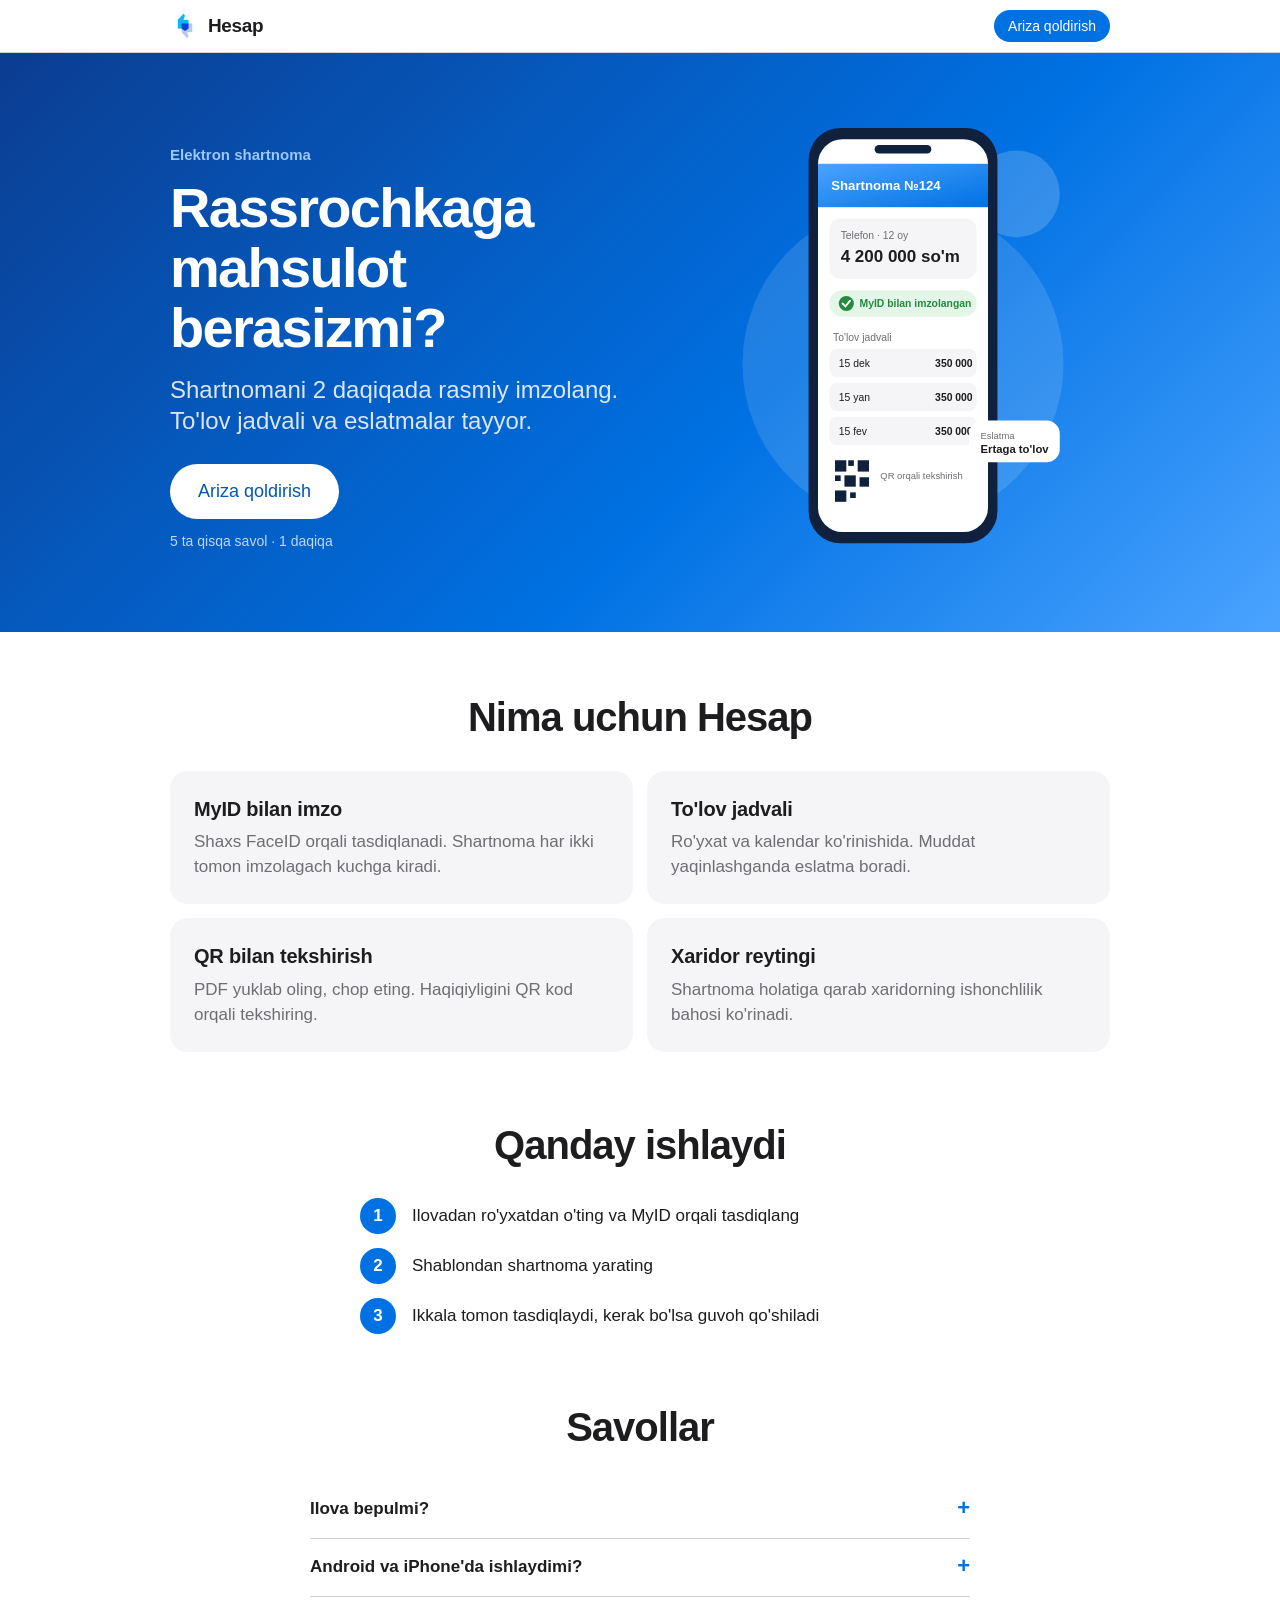
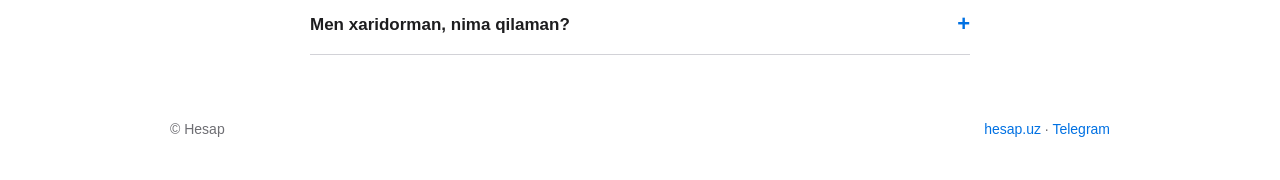
==== v1/index.html @ fdfdd0e4 "Add v1/v2/v3 landing variants with illustrated hero and different form flows Co-Authored-By: Claude " ====
<!doctype html>
<html lang="uz">
<head>
<meta charset="utf-8">
<meta name="viewport" content="width=device-width, initial-scale=1, viewport-fit=cover">
<title>Hesap — rassrochka shartnomasi 2 daqiqada</title>
<meta name="description" content="Rassrochkaga mahsulot berasizmi? Hesap ilovasida shartnomani MyID bilan rasmiy imzolang, to'lov jadvali va eslatmalar tayyor.">
<meta name="theme-color" content="#ffffff">
<link rel="icon" href="/logo.jpg">
<link rel="apple-touch-icon" href="/logo.jpg">
<link rel="stylesheet" href="/styles.css">
<link rel="stylesheet" href="/v1/v1.css">
</head>
<body>
<header class="nav">
  <div class="wrap nav-in">
    <a class="brand" href="/" aria-label="Hesap"><img class="logo" src="/logo.jpg" width="30" height="30" alt="">Hesap</a>
    <a class="nav-cta" href="#quiz" data-open>Ariza qoldirish</a>
  </div>
</header>

<main>
  <section class="hero split">
    <div class="hero-txt">
      <p class="eyebrow">Elektron shartnoma</p>
      <h1>Rassrochkaga mahsulot berasizmi?</h1>
      <p class="lead">Shartnomani 2 daqiqada rasmiy imzolang. To'lov jadvali va eslatmalar tayyor.</p>
      <a class="btn primary big" href="#quiz" data-open>Ariza qoldirish</a>
      <p class="hint">5 ta qisqa savol · 1 daqiqa</p>
    </div>
    <img class="hero-img" src="/phone.svg" alt="Hesap ilovasida shartnoma" width="360" height="520">
  </section>

  <section class="wrap feats">
    <h2>Nima uchun Hesap</h2>
    <div class="grid">
      <article><h3>MyID bilan imzo</h3><p>Shaxs FaceID orqali tasdiqlanadi. Shartnoma har ikki tomon imzolagach kuchga kiradi.</p></article>
      <article><h3>To'lov jadvali</h3><p>Ro'yxat va kalendar ko'rinishida. Muddat yaqinlashganda eslatma boradi.</p></article>
      <article><h3>QR bilan tekshirish</h3><p>PDF yuklab oling, chop eting. Haqiqiyligini QR kod orqali tekshiring.</p></article>
      <article><h3>Xaridor reytingi</h3><p>Shartnoma holatiga qarab xaridorning ishonchlilik bahosi ko'rinadi.</p></article>
    </div>
  </section>

  <section class="wrap steps">
    <h2>Qanday ishlaydi</h2>
    <ol>
      <li><b>1</b><span>Ilovadan ro'yxatdan o'ting va MyID orqali tasdiqlang</span></li>
      <li><b>2</b><span>Shablondan shartnoma yarating</span></li>
      <li><b>3</b><span>Ikkala tomon tasdiqlaydi, kerak bo'lsa guvoh qo'shiladi</span></li>
    </ol>
  </section>

  <section class="wrap faq">
    <h2>Savollar</h2>
    <details><summary>Ilova bepulmi?</summary><p>Ilovani yuklab olish bepul.</p></details>
    <details><summary>Android va iPhone'da ishlaydimi?</summary><p>Ha, ikkala platformada ham mavjud. O'zbek, rus va ingliz tillarida.</p></details>
    <details><summary>Men xaridorman, nima qilaman?</summary><p>Sotuvchingiz Hesap ishlatsa, shartnoma va to'lov jadvalingiz ilovada bo'ladi. Sotuvchingizga ilovani tavsiya qiling.</p></details>
  </section>
</main>

<div class="modal" id="quiz" role="dialog" aria-modal="true" aria-label="Ariza">
  <div class="card">
    <button class="close" id="close" type="button" aria-label="Yopish">&times;</button>
    <div class="progress" aria-hidden="true"><i id="bar"></i></div>
    <div id="step" aria-live="polite"></div>
  </div>
</div>

<footer class="wrap foot">
  <span>© Hesap</span>
  <span><a href="https://hesap.uz" rel="noopener">hesap.uz</a> · <a href="https://t.me/hesap_uzb" rel="noopener">Telegram</a></span>
</footer>
<script src="/lead.js"></script>
<script src="/v1/app.js"></script>
</body>
</html>
---- styles.css ----
:root{color-scheme:light;--bg:#fff;--bg2:#f5f5f7;--fg:#1d1d1f;--muted:#6e6e73;--line:#d2d2d7;--blue:#0071e3;--blue-h:#0077ed;--r:18px}
*{box-sizing:border-box}
html{scroll-behavior:smooth;-webkit-text-size-adjust:100%}
body{margin:0;background:var(--bg);color:var(--fg);font:17px/1.47 -apple-system,BlinkMacSystemFont,"SF Pro Text","Inter","Segoe UI",Roboto,sans-serif;-webkit-font-smoothing:antialiased}
.wrap{max-width:980px;margin:0 auto;padding:0 20px}
a{color:var(--blue);text-decoration:none}
.nav{position:sticky;top:0;z-index:10;background:color-mix(in srgb,var(--bg) 80%,transparent);backdrop-filter:saturate(180%) blur(20px);-webkit-backdrop-filter:saturate(180%) blur(20px);border-bottom:1px solid var(--line)}
.nav-in{display:flex;align-items:center;justify-content:space-between;height:52px}
.brand{display:flex;align-items:center;gap:8px;color:var(--fg);font-weight:600;font-size:19px;letter-spacing:-.02em}
.logo{width:30px;height:30px;border-radius:8px;display:block}
.nav-cta{font-size:14px;background:var(--blue);color:#fff;padding:6px 14px;border-radius:980px}

.eyebrow{color:var(--blue);font-weight:600;margin:0 0 12px;font-size:15px}
h1{font-size:clamp(34px,7vw,64px);line-height:1.07;letter-spacing:-.03em;font-weight:700;margin:0 auto 16px;max-width:14em}
.lead{font-size:clamp(18px,3vw,24px);line-height:1.3;color:var(--muted);max-width:30em;margin:0 auto 28px}
.hint{color:var(--muted);font-size:14px;margin-top:14px}
.btn{display:inline-flex;align-items:center;justify-content:center;gap:8px;border:0;cursor:pointer;font:inherit;font-weight:500;padding:12px 22px;border-radius:980px;background:var(--bg2);color:var(--fg);transition:background .2s,transform .1s}
.btn:active{transform:scale(.98)}
.btn.primary{background:var(--blue);color:#fff}
.btn.primary:hover{background:var(--blue-h)}
.btn.big{padding:14px 28px;font-size:18px}
.btn.block{display:flex;width:100%}
@keyframes fadein{from{opacity:0}to{opacity:1}}
.card{position:relative;background:var(--bg);border-radius:28px;padding:28px 24px;width:100%;max-width:560px;margin:auto;min-height:320px;box-shadow:0 20px 60px rgba(0,0,0,.2)}
.close{position:absolute;top:14px;right:14px;width:34px;height:34px;border:0;border-radius:50%;background:var(--bg2);color:var(--muted);font-size:22px;line-height:1;cursor:pointer}
.close:hover{color:var(--fg)}
.progress{margin-right:44px}
body.lock{overflow:hidden}
.progress{height:4px;background:var(--line);border-radius:4px;overflow:hidden;margin-bottom:24px}
.progress i{display:block;height:100%;width:0;background:var(--blue);transition:width .35s ease}
.q-title{font-size:clamp(24px,4.5vw,32px);line-height:1.15;letter-spacing:-.02em;font-weight:700;margin:0 0 6px}
.q-sub{color:var(--muted);margin:0 0 22px}
.opts{display:grid;gap:10px}
.opt{text-align:left;font:inherit;font-size:17px;padding:16px 18px;border-radius:14px;border:1.5px solid transparent;background:var(--bg2);color:var(--fg);cursor:pointer;transition:border-color .15s,transform .1s}
.opt:hover{border-color:var(--blue)}
.opt:active{transform:scale(.99)}
.fade{animation:fade .3s ease}
@keyframes fade{from{opacity:0;transform:translateY(8px)}to{opacity:1;transform:none}}
.stores{display:grid;gap:10px;margin:18px 0 6px}
.stores.two{grid-template-columns:1fr 1fr}
@media(max-width:480px){.stores.two{grid-template-columns:1fr}}
.field{display:block;width:100%;font:inherit;padding:14px 16px;border-radius:12px;border:1.5px solid var(--line);background:var(--bg);color:var(--fg);margin:8px 0}
.field:focus{outline:none;border-color:var(--blue)}
.note{color:var(--muted);font-size:14px;margin:6px 0 0}
.ok{color:#248a3d;font-weight:500;margin:10px 0 0}
.err{color:#d70015;font-size:14px;margin:4px 0 0}
.divider{height:1px;background:var(--line);margin:22px 0}
.feats,.steps,.faq{padding-top:56px;padding-bottom:8px}
h2{font-size:clamp(28px,5vw,40px);letter-spacing:-.025em;margin:0 0 24px;text-align:center}
.grid{display:grid;grid-template-columns:repeat(2,1fr);gap:14px}
@media(max-width:640px){.grid{grid-template-columns:1fr}}
.grid article{background:var(--bg2);border-radius:var(--r);padding:24px}
.grid h3{margin:0 0 6px;font-size:20px;letter-spacing:-.01em}
.grid p{margin:0;color:var(--muted)}
.steps ol{list-style:none;padding:0;margin:0 auto;max-width:560px;display:grid;gap:14px}
.steps li{display:flex;gap:16px;align-items:center}
.steps b{flex:none;width:36px;height:36px;border-radius:50%;background:var(--blue);color:#fff;display:grid;place-items:center}
.faq{max-width:700px}
details{border-bottom:1px solid var(--line);padding:16px 0}
summary{cursor:pointer;font-weight:600;list-style:none}
summary::-webkit-details-marker{display:none}
summary::after{content:"+";float:right;color:var(--blue);font-size:22px;line-height:1}
details[open] summary::after{content:"−"}
details p{color:var(--muted);margin:10px 0 0}
.foot{display:flex;justify-content:space-between;gap:12px;flex-wrap:wrap;color:var(--muted);font-size:14px;padding-top:56px;padding-bottom:40px}
@media(prefers-reduced-motion:reduce){*{animation:none!important;transition:none!important;scroll-behavior:auto!important}}

/* hero with image */
.hero{position:relative;color:#fff;background:#0b1b33 url(/hero.jpg) center/cover no-repeat;padding:96px 20px 72px;text-align:center}
.hero::before{content:"";position:absolute;inset:0;background:linear-gradient(180deg,rgba(8,20,40,.55),rgba(8,20,40,.8))}
.hero>*{position:relative}
.hero .eyebrow{color:#9cc7ff}
.hero .lead{color:rgba(255,255,255,.85)}
/* lead form */
.modal{display:none;position:fixed;inset:0;z-index:50;background:rgba(0,0,0,.4);-webkit-backdrop-filter:blur(14px);backdrop-filter:blur(14px);padding:16px;overflow-y:auto;overscroll-behavior:contain}
.modal.open{display:flex;animation:fadein .25s ease}
@keyframes fadein{from{opacity:0}to{opacity:1}}
.card{position:relative;background:var(--bg);border-radius:28px;padding:28px 24px;width:100%;max-width:520px;margin:auto;min-height:320px;box-shadow:0 20px 60px rgba(0,0,0,.25)}
.close{position:absolute;top:14px;right:14px;width:34px;height:34px;border:0;border-radius:50%;background:var(--bg2);color:var(--muted);font-size:22px;line-height:1;cursor:pointer}
.progress{height:4px;background:var(--line);border-radius:4px;overflow:hidden;margin:0 44px 24px 0}
.progress i{display:block;height:100%;width:0;background:var(--blue);transition:width .35s ease}
.q-title{font-size:clamp(24px,4.5vw,32px);line-height:1.15;letter-spacing:-.02em;font-weight:700;margin:0 0 6px;text-align:left}
.q-sub{color:var(--muted);margin:0 0 18px}
.fade{animation:fade .3s ease}
@keyframes fade{from{opacity:0;transform:translateY(8px)}to{opacity:1;transform:none}}
.row{display:flex;gap:10px;margin-top:10px}
.row .btn{flex:1}
.thanks{text-align:center;padding:20px 0}
body.lock{overflow:hidden}
html{scroll-padding-top:60px}
---- v1/v1.css ----
.hero.split{display:grid;grid-template-columns:1.1fr .9fr;align-items:center;gap:20px;text-align:left;padding:56px max(20px,calc(50% - 470px)) 32px;background:linear-gradient(135deg,#0b3d91,#0071e3 60%,#4aa3ff)}
.hero.split::before{display:none}
.hero.split h1{margin-left:0;font-size:clamp(32px,5.5vw,56px)}
.hero.split .lead{margin-left:0}
.hero .hint{color:rgba(255,255,255,.75);font-size:14px;margin-top:12px}
.hero.split .btn.primary{background:#fff;color:#0057b8}
.hero-img{width:100%;max-width:340px;height:auto;justify-self:center}
@media(max-width:720px){.hero.split{grid-template-columns:1fr;text-align:center}.hero.split h1,.hero.split .lead{margin-left:auto;margin-right:auto}.hero-img{max-width:240px;order:-1}}
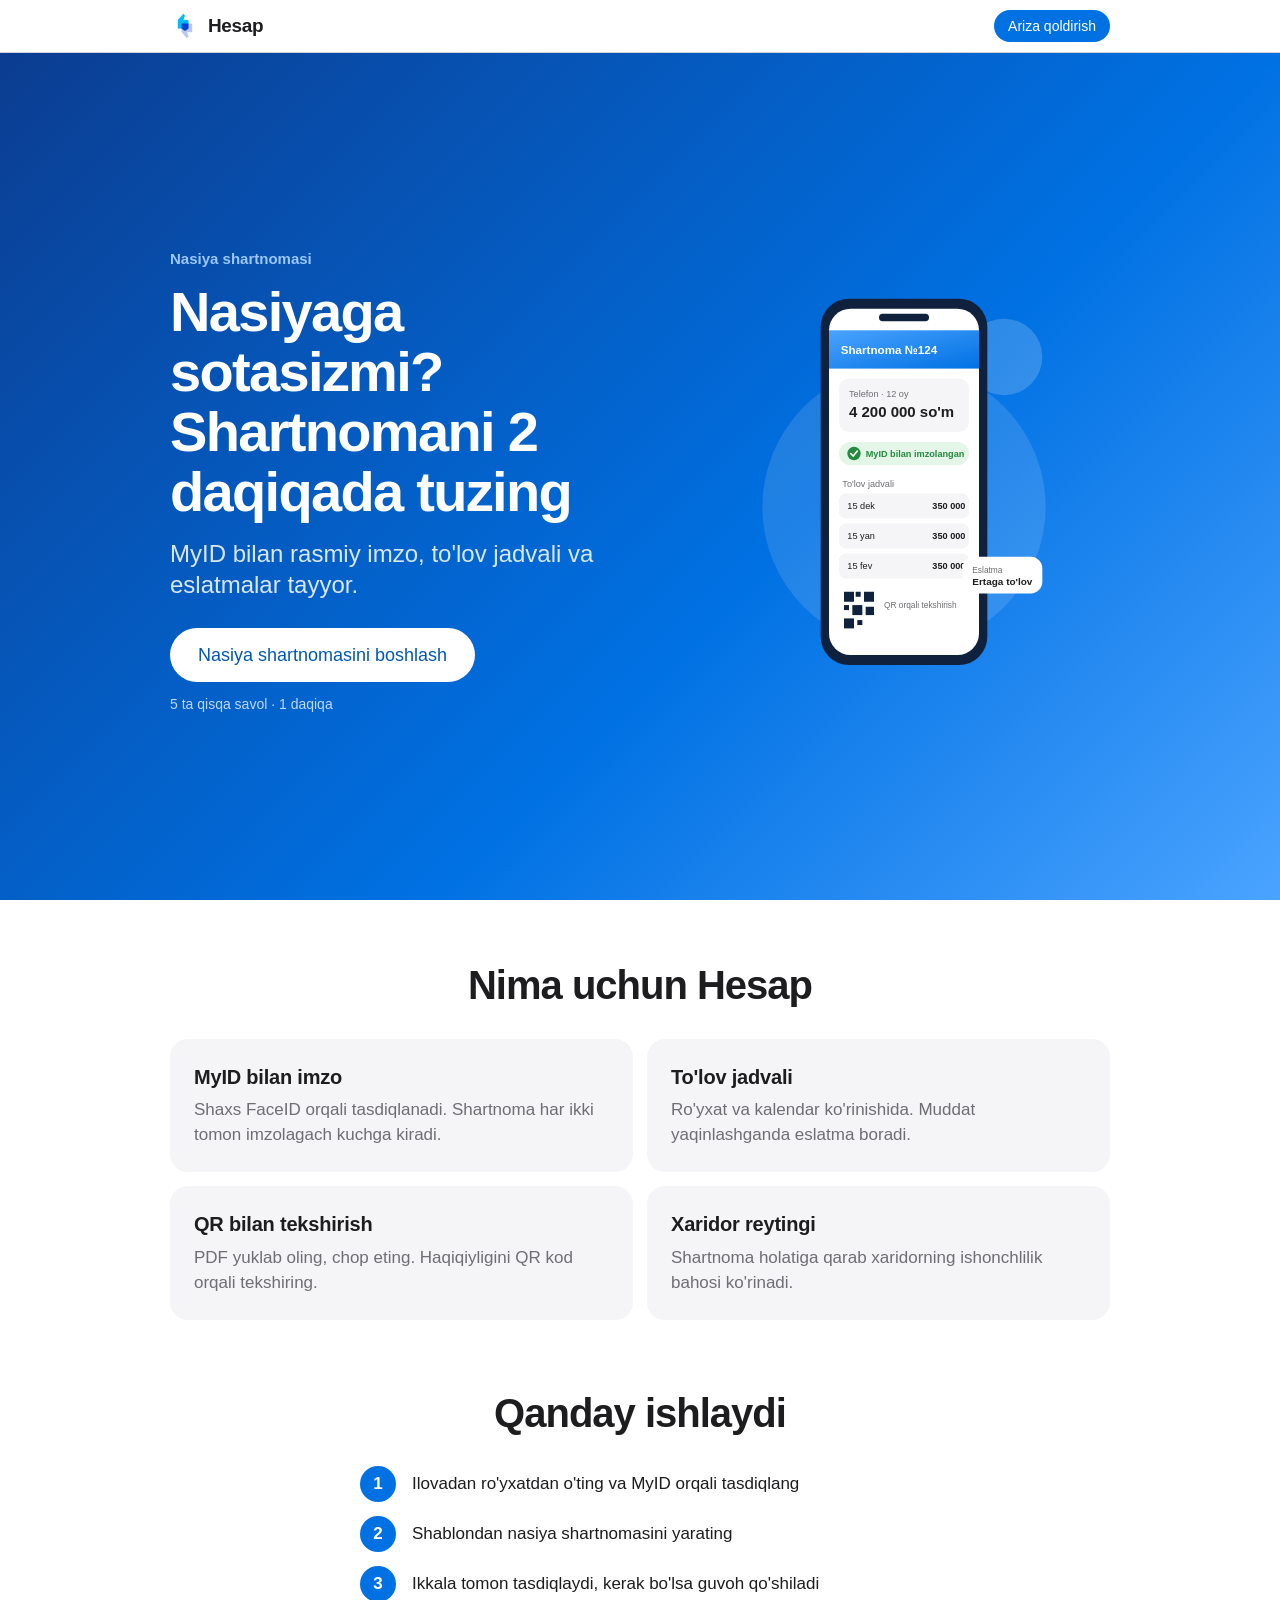
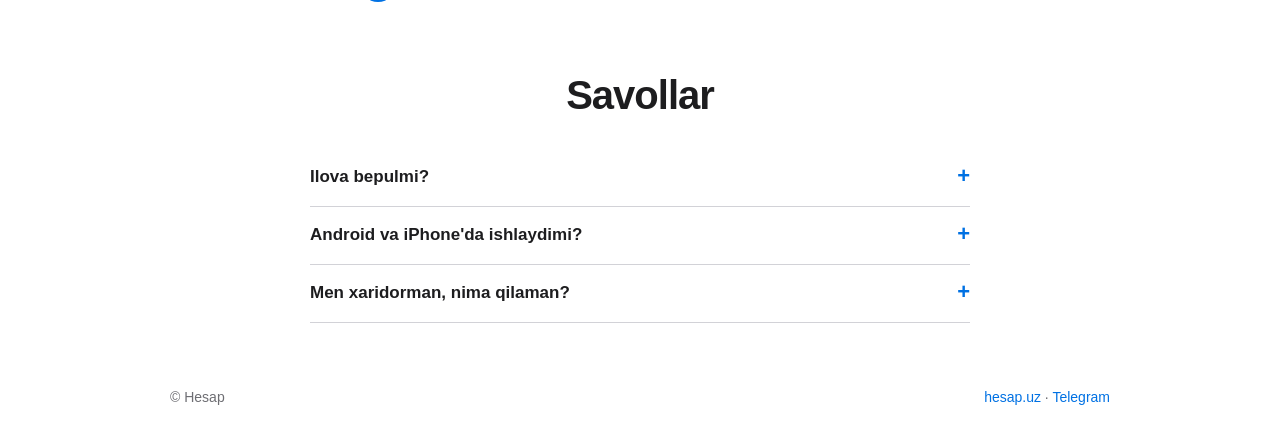
==== commit 2fc08607: "Focus hero copy on nasiya shartnomasi Co-Authored-By: Claude Sonnet 5.5 <noreply@anthropic.com> Clau" ====
--- a/v1/index.html
+++ b/v1/index.html
@@ -3,13 +3,13 @@
 <head>
 <meta charset="utf-8">
 <meta name="viewport" content="width=device-width, initial-scale=1, viewport-fit=cover">
-<title>Hesap — rassrochka shartnomasi 2 daqiqada</title>
-<meta name="description" content="Rassrochkaga mahsulot berasizmi? Hesap ilovasida shartnomani MyID bilan rasmiy imzolang, to'lov jadvali va eslatmalar tayyor.">
+<title>Hesap — nasiya shartnomasi 2 daqiqada</title>
+<meta name="description" content="Nasiya shartnomasini Hesap ilovasida 2 daqiqada tuzing: MyID bilan rasmiy imzo, to'lov jadvali va eslatmalar.">
 <meta name="theme-color" content="#ffffff">
 <link rel="icon" href="/logo.jpg">
 <link rel="apple-touch-icon" href="/logo.jpg">
 <link rel="stylesheet" href="/styles.css">
-<link rel="stylesheet" href="/v1/v1.css">
+<link rel="stylesheet" href="/variants.css">
 </head>
 <body>
 <header class="nav">
@@ -22,10 +22,10 @@
 <main>
   <section class="hero split">
     <div class="hero-txt">
-      <p class="eyebrow">Elektron shartnoma</p>
-      <h1>Rassrochkaga mahsulot berasizmi?</h1>
-      <p class="lead">Shartnomani 2 daqiqada rasmiy imzolang. To'lov jadvali va eslatmalar tayyor.</p>
-      <a class="btn primary big" href="#quiz" data-open>Ariza qoldirish</a>
+      <p class="eyebrow">Nasiya shartnomasi</p>
+      <h1>Nasiyaga sotasizmi? Shartnomani 2 daqiqada tuzing</h1>
+      <p class="lead">MyID bilan rasmiy imzo, to'lov jadvali va eslatmalar tayyor.</p>
+      <a class="btn primary big" href="#quiz" data-open>Nasiya shartnomasini boshlash</a>
       <p class="hint">5 ta qisqa savol · 1 daqiqa</p>
     </div>
     <img class="hero-img" src="/phone.svg" alt="Hesap ilovasida shartnoma" width="360" height="520">
@@ -45,7 +45,7 @@
     <h2>Qanday ishlaydi</h2>
     <ol>
       <li><b>1</b><span>Ilovadan ro'yxatdan o'ting va MyID orqali tasdiqlang</span></li>
-      <li><b>2</b><span>Shablondan shartnoma yarating</span></li>
+      <li><b>2</b><span>Shablondan nasiya shartnomasini yarating</span></li>
       <li><b>3</b><span>Ikkala tomon tasdiqlaydi, kerak bo'lsa guvoh qo'shiladi</span></li>
     </ol>
   </section>
@@ -71,6 +71,6 @@
   <span><a href="https://hesap.uz" rel="noopener">hesap.uz</a> · <a href="https://t.me/hesap_uzb" rel="noopener">Telegram</a></span>
 </footer>
 <script src="/lead.js"></script>
-<script src="/v1/app.js"></script>
+<script src="/app.js"></script>
 </body>
 </html>
--- a/variants.css
+++ b/variants.css
@@ -0,0 +1,54 @@
+.hero.split{display:grid;grid-template-columns:1.1fr .9fr;align-items:center;gap:20px;text-align:left;padding:56px max(20px,calc(50% - 470px)) 32px;background:linear-gradient(135deg,#0b3d91,#0071e3 60%,#4aa3ff)}
+.hero.split::before{display:none}
+.hero.split h1{margin-left:0;font-size:clamp(32px,5.5vw,56px)}
+.hero.split .lead{margin-left:0}
+.hero .hint{color:rgba(255,255,255,.75);font-size:14px;margin-top:12px}
+.hero.split .btn.primary{background:#fff;color:#0057b8}
+.hero-img{width:100%;max-width:340px;height:auto;justify-self:center}
+@media(max-width:720px){.hero.split{grid-template-columns:1fr;text-align:center}.hero.split h1,.hero.split .lead{margin-left:auto;margin-right:auto}.hero-img{max-width:240px;order:-1}}
+/* v2: no image, dark */
+.hero.txt{display:block;text-align:center;padding:96px 20px 80px;background:#0b1b33;color:#fff}
+.hero.txt::before{display:none}
+.hero.txt .in{max-width:720px;margin:0 auto}
+.hero.txt h1{margin-left:auto;margin-right:auto}
+.hero.txt .lead{color:rgba(255,255,255,.82);margin-left:auto;margin-right:auto}
+.hero.txt .eyebrow{color:#9cc7ff}
+.hero.txt .btn.primary{background:#fff;color:#0057b8}
+/* v4: no image, light */
+.hero.txt.light{background:var(--bg2);color:var(--fg)}
+.hero.txt.light .lead{color:var(--muted)}
+.hero.txt.light .eyebrow{color:var(--blue)}
+.hero.txt.light .btn.primary{background:var(--blue);color:#fff}
+.tags{list-style:none;display:flex;gap:8px;justify-content:center;flex-wrap:wrap;padding:0;margin:0 0 24px}
+.tags li{background:#fff;border:1px solid var(--line);border-radius:980px;padding:6px 14px;font-size:14px;font-weight:600}
+/* v3: image bottom, centered */
+.hero.photo{display:flex;flex-direction:column;align-items:center;text-align:center;padding:72px 20px 0;background:linear-gradient(180deg,#0b3d91,#0071e3 70%,#4aa3ff);overflow:hidden}
+.hero.photo::before{display:none}
+.hero.photo .lead{color:rgba(255,255,255,.88);margin-left:auto;margin-right:auto}
+.hero.photo .btn.primary{background:#fff;color:#0057b8}
+.hero.photo .hero-img{max-width:300px;margin-top:36px;margin-bottom:-60px}
+.hero.photo+.feats{padding-top:96px}
+
+/* ---- full-screen hero on phones, left-aligned text ---- */
+.hero{min-height:calc(100svh - 53px);display:flex;flex-direction:column;justify-content:center;text-align:left}
+.hero .in,.hero-txt{width:100%;max-width:980px;margin:0 auto}
+.hero h1,.hero .lead{margin-left:0;margin-right:0;text-align:left}
+.hero.split,.hero.txt,.hero.photo{padding-left:max(20px,calc(50% - 470px));padding-right:max(20px,calc(50% - 470px));text-align:left;align-items:stretch}
+.hero.txt .in{margin:0}
+.tags{justify-content:flex-start}
+.hero-img{display:block;width:100%;max-width:300px;height:auto;margin:20px auto 0}
+.hero.photo{padding-top:48px;padding-bottom:0;justify-content:space-between}
+.hero.photo .in{margin:0}
+.hero.photo .hero-img{margin-bottom:0}
+.hero.photo+.feats{padding-top:56px}
+@media(max-width:720px){
+  .hero.split{display:flex;grid-template-columns:none;text-align:left;padding-top:36px;padding-bottom:0;justify-content:space-between}
+  .hero.split .hero-img{order:0;max-width:260px;margin:24px auto 0}
+  .hero.txt.light{padding-top:36px;padding-bottom:0;justify-content:space-between}
+  .hero.txt.light .hero-img{max-width:260px;margin:24px auto 0}
+  .hero.txt:not(.light){justify-content:center}
+}
+@media(min-width:721px){
+  .hero.split,.hero.txt.light{display:grid;grid-template-columns:1.1fr .9fr;align-items:center;gap:24px}
+  .hero.photo .hero-img{max-width:340px}
+}
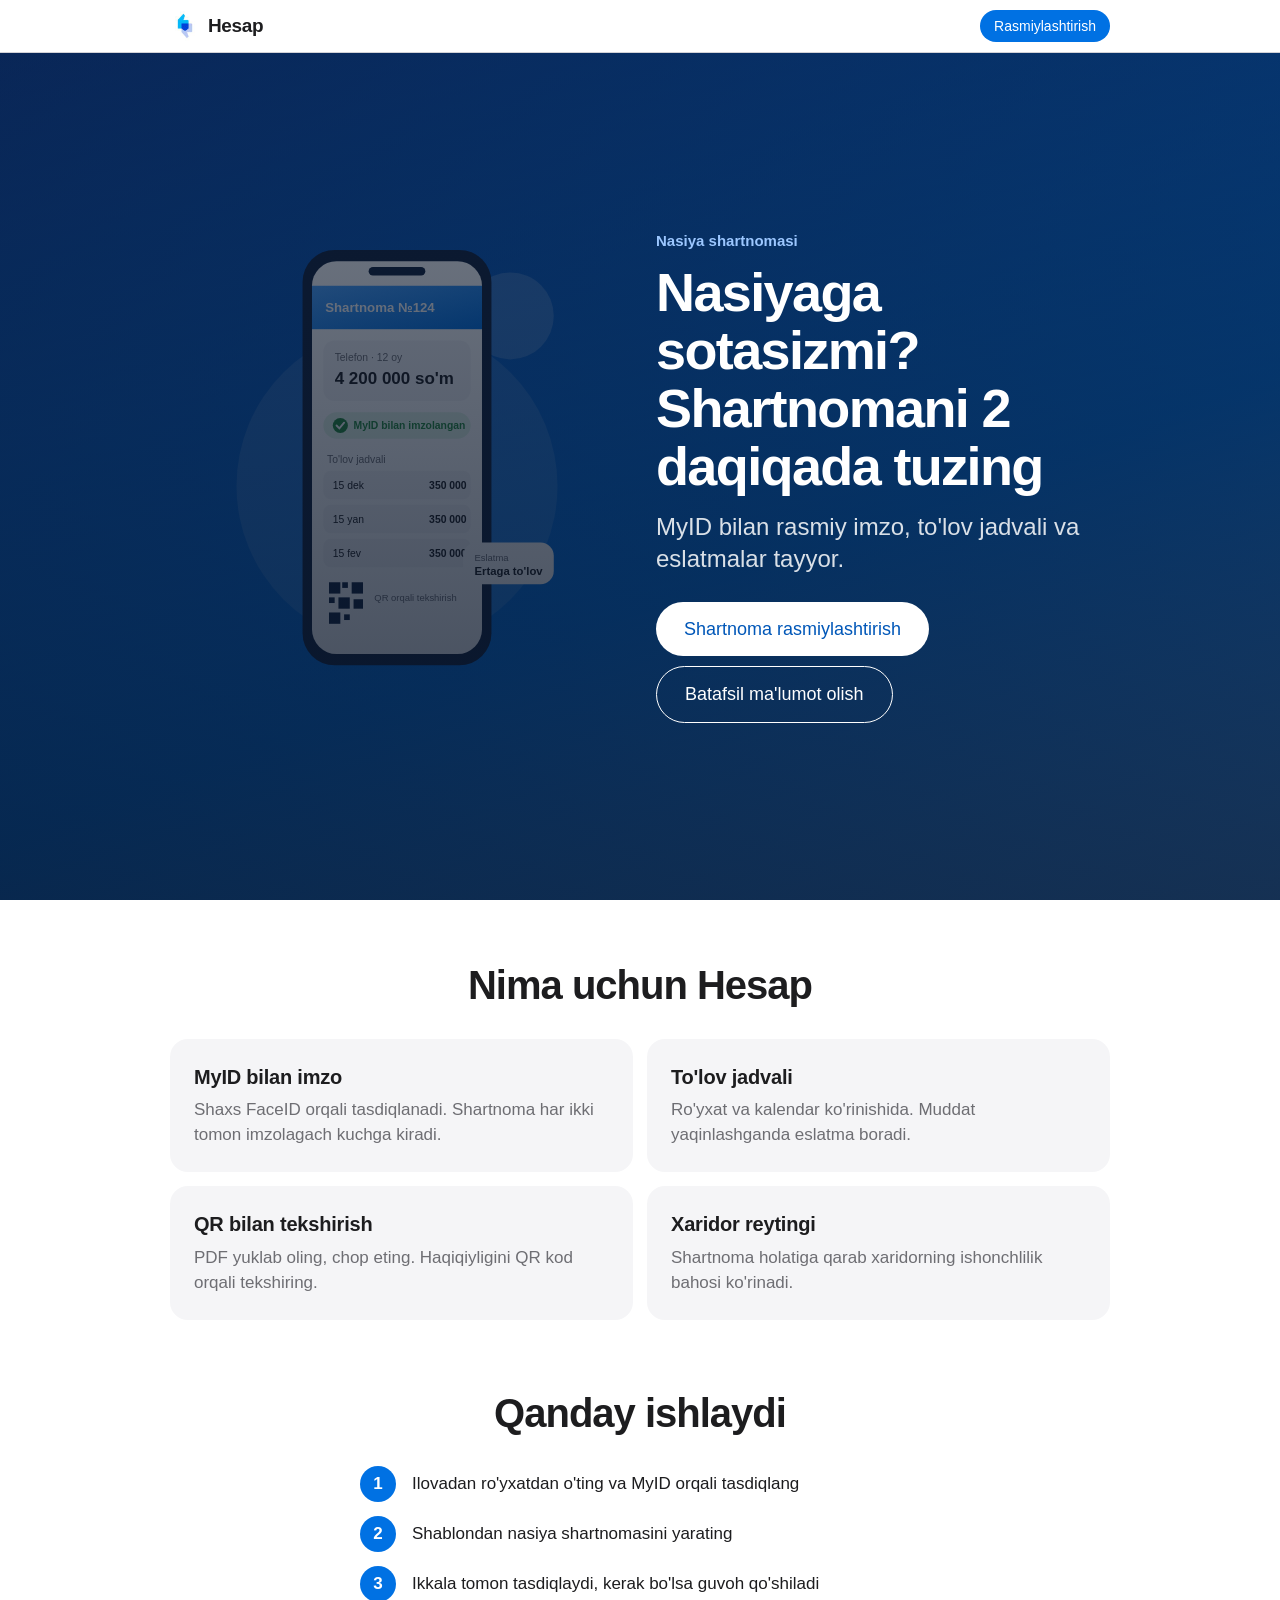
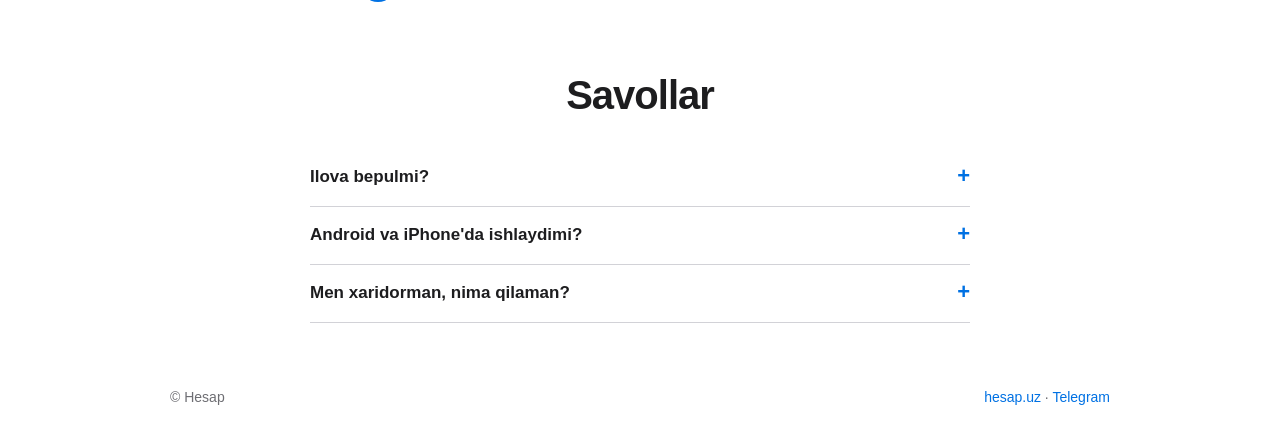
==== commit 2fd50a8f: "Hero variants: image top/bottom, CTAs 'Shartnoma rasmiylashtirish' and 'Batafsil ma'lumot olish' wit" ====
--- a/v1/index.html
+++ b/v1/index.html
@@ -15,20 +15,22 @@
 <header class="nav">
   <div class="wrap nav-in">
     <a class="brand" href="/" aria-label="Hesap"><img class="logo" src="/logo.jpg" width="30" height="30" alt="">Hesap</a>
-    <a class="nav-cta" href="#quiz" data-open>Ariza qoldirish</a>
+    <a class="nav-cta" href="#quiz" data-open data-intent="shartnoma">Rasmiylashtirish</a>
   </div>
 </header>
 
 <main>
-  <section class="hero split">
-    <div class="hero-txt">
+  <section class="hero top blue">
+    <img class="hero-img" src="/phone.svg" alt="Hesap ilovasida nasiya shartnomasi" width="360" height="520">
+    <div class="in">
       <p class="eyebrow">Nasiya shartnomasi</p>
       <h1>Nasiyaga sotasizmi? Shartnomani 2 daqiqada tuzing</h1>
       <p class="lead">MyID bilan rasmiy imzo, to'lov jadvali va eslatmalar tayyor.</p>
-      <a class="btn primary big" href="#quiz" data-open>Nasiya shartnomasini boshlash</a>
-      <p class="hint">5 ta qisqa savol · 1 daqiqa</p>
+      <div class="cta-row">
+        <a class="btn primary big" href="#quiz" data-open data-intent="shartnoma">Shartnoma rasmiylashtirish</a>
+        <a class="btn ghost big" href="#quiz" data-open data-intent="malumot">Batafsil ma'lumot olish</a>
+      </div>
     </div>
-    <img class="hero-img" src="/phone.svg" alt="Hesap ilovasida shartnoma" width="360" height="520">
   </section>
 
   <section class="wrap feats">
--- a/variants.css
+++ b/variants.css
@@ -1,54 +1,29 @@
-.hero.split{display:grid;grid-template-columns:1.1fr .9fr;align-items:center;gap:20px;text-align:left;padding:56px max(20px,calc(50% - 470px)) 32px;background:linear-gradient(135deg,#0b3d91,#0071e3 60%,#4aa3ff)}
-.hero.split::before{display:none}
-.hero.split h1{margin-left:0;font-size:clamp(32px,5.5vw,56px)}
-.hero.split .lead{margin-left:0}
-.hero .hint{color:rgba(255,255,255,.75);font-size:14px;margin-top:12px}
-.hero.split .btn.primary{background:#fff;color:#0057b8}
-.hero-img{width:100%;max-width:340px;height:auto;justify-self:center}
-@media(max-width:720px){.hero.split{grid-template-columns:1fr;text-align:center}.hero.split h1,.hero.split .lead{margin-left:auto;margin-right:auto}.hero-img{max-width:240px;order:-1}}
-/* v2: no image, dark */
-.hero.txt{display:block;text-align:center;padding:96px 20px 80px;background:#0b1b33;color:#fff}
-.hero.txt::before{display:none}
-.hero.txt .in{max-width:720px;margin:0 auto}
-.hero.txt h1{margin-left:auto;margin-right:auto}
-.hero.txt .lead{color:rgba(255,255,255,.82);margin-left:auto;margin-right:auto}
-.hero.txt .eyebrow{color:#9cc7ff}
-.hero.txt .btn.primary{background:#fff;color:#0057b8}
-/* v4: no image, light */
-.hero.txt.light{background:var(--bg2);color:var(--fg)}
-.hero.txt.light .lead{color:var(--muted)}
-.hero.txt.light .eyebrow{color:var(--blue)}
-.hero.txt.light .btn.primary{background:var(--blue);color:#fff}
-.tags{list-style:none;display:flex;gap:8px;justify-content:center;flex-wrap:wrap;padding:0;margin:0 0 24px}
-.tags li{background:#fff;border:1px solid var(--line);border-radius:980px;padding:6px 14px;font-size:14px;font-weight:600}
-/* v3: image bottom, centered */
-.hero.photo{display:flex;flex-direction:column;align-items:center;text-align:center;padding:72px 20px 0;background:linear-gradient(180deg,#0b3d91,#0071e3 70%,#4aa3ff);overflow:hidden}
-.hero.photo::before{display:none}
-.hero.photo .lead{color:rgba(255,255,255,.88);margin-left:auto;margin-right:auto}
-.hero.photo .btn.primary{background:#fff;color:#0057b8}
-.hero.photo .hero-img{max-width:300px;margin-top:36px;margin-bottom:-60px}
-.hero.photo+.feats{padding-top:96px}
-
-/* ---- full-screen hero on phones, left-aligned text ---- */
-.hero{min-height:calc(100svh - 53px);display:flex;flex-direction:column;justify-content:center;text-align:left}
-.hero .in,.hero-txt{width:100%;max-width:980px;margin:0 auto}
+/* Hero: full screen on phones, left-aligned, image on top or bottom */
+.hero{position:relative;min-height:calc(100svh - 53px);display:flex;flex-direction:column;justify-content:space-between;gap:20px;
+  padding:28px max(20px,calc(50% - 470px));text-align:left;color:var(--fg);background:var(--bg)}
+.hero .in{width:100%;max-width:560px}
 .hero h1,.hero .lead{margin-left:0;margin-right:0;text-align:left}
-.hero.split,.hero.txt,.hero.photo{padding-left:max(20px,calc(50% - 470px));padding-right:max(20px,calc(50% - 470px));text-align:left;align-items:stretch}
-.hero.txt .in{margin:0}
-.tags{justify-content:flex-start}
-.hero-img{display:block;width:100%;max-width:300px;height:auto;margin:20px auto 0}
-.hero.photo{padding-top:48px;padding-bottom:0;justify-content:space-between}
-.hero.photo .in{margin:0}
-.hero.photo .hero-img{margin-bottom:0}
-.hero.photo+.feats{padding-top:56px}
-@media(max-width:720px){
-  .hero.split{display:flex;grid-template-columns:none;text-align:left;padding-top:36px;padding-bottom:0;justify-content:space-between}
-  .hero.split .hero-img{order:0;max-width:260px;margin:24px auto 0}
-  .hero.txt.light{padding-top:36px;padding-bottom:0;justify-content:space-between}
-  .hero.txt.light .hero-img{max-width:260px;margin:24px auto 0}
-  .hero.txt:not(.light){justify-content:center}
+.hero h1{font-size:clamp(30px,6.5vw,54px)}
+.hero-img{display:block;width:100%;max-width:260px;height:auto;margin:0 auto}
+.hero.top .in{margin-bottom:auto}.hero.bottom .in{margin-top:auto}
+.cta-row{display:flex;flex-direction:column;gap:10px;margin-top:6px;align-items:stretch}
+.cta-row .btn{width:100%}
+.btn.ghost{background:transparent;border:1.5px solid currentColor}
+@media(min-width:721px){
+  .hero{display:grid;grid-template-columns:1fr 1fr;align-items:center;gap:32px}
+  .hero.top .hero-img{order:-1}
+  .hero .in{margin:0!important}
+  .hero-img{max-width:340px}
+  .cta-row{flex-direction:row;flex-wrap:wrap}.cta-row .btn{width:auto}
 }
-@media(min-width:721px){
-  .hero.split,.hero.txt.light{display:grid;grid-template-columns:1.1fr .9fr;align-items:center;gap:24px}
-  .hero.photo .hero-img{max-width:340px}
-}
+/* themes */
+.hero.blue{background:linear-gradient(160deg,#0b3d91,#0071e3 60%,#4aa3ff);color:#fff}
+.hero.dark{background:#0b1b33;color:#fff}
+.hero.blue .eyebrow,.hero.dark .eyebrow{color:#9cc7ff}
+.hero.blue .lead,.hero.dark .lead{color:rgba(255,255,255,.85)}
+.hero.blue .btn.primary,.hero.dark .btn.primary{background:#fff;color:#0057b8}
+.hero.blue .btn.ghost,.hero.dark .btn.ghost{color:#fff}
+.hero.light{background:var(--bg2)}
+.hero.tint{background:#eaf3ff}
+.hero.light .btn.ghost,.hero.tint .btn.ghost{color:var(--blue)}
+.hero.dark .hero-img{background:linear-gradient(135deg,#0b3d91,#4aa3ff);border-radius:28px;padding:12px}
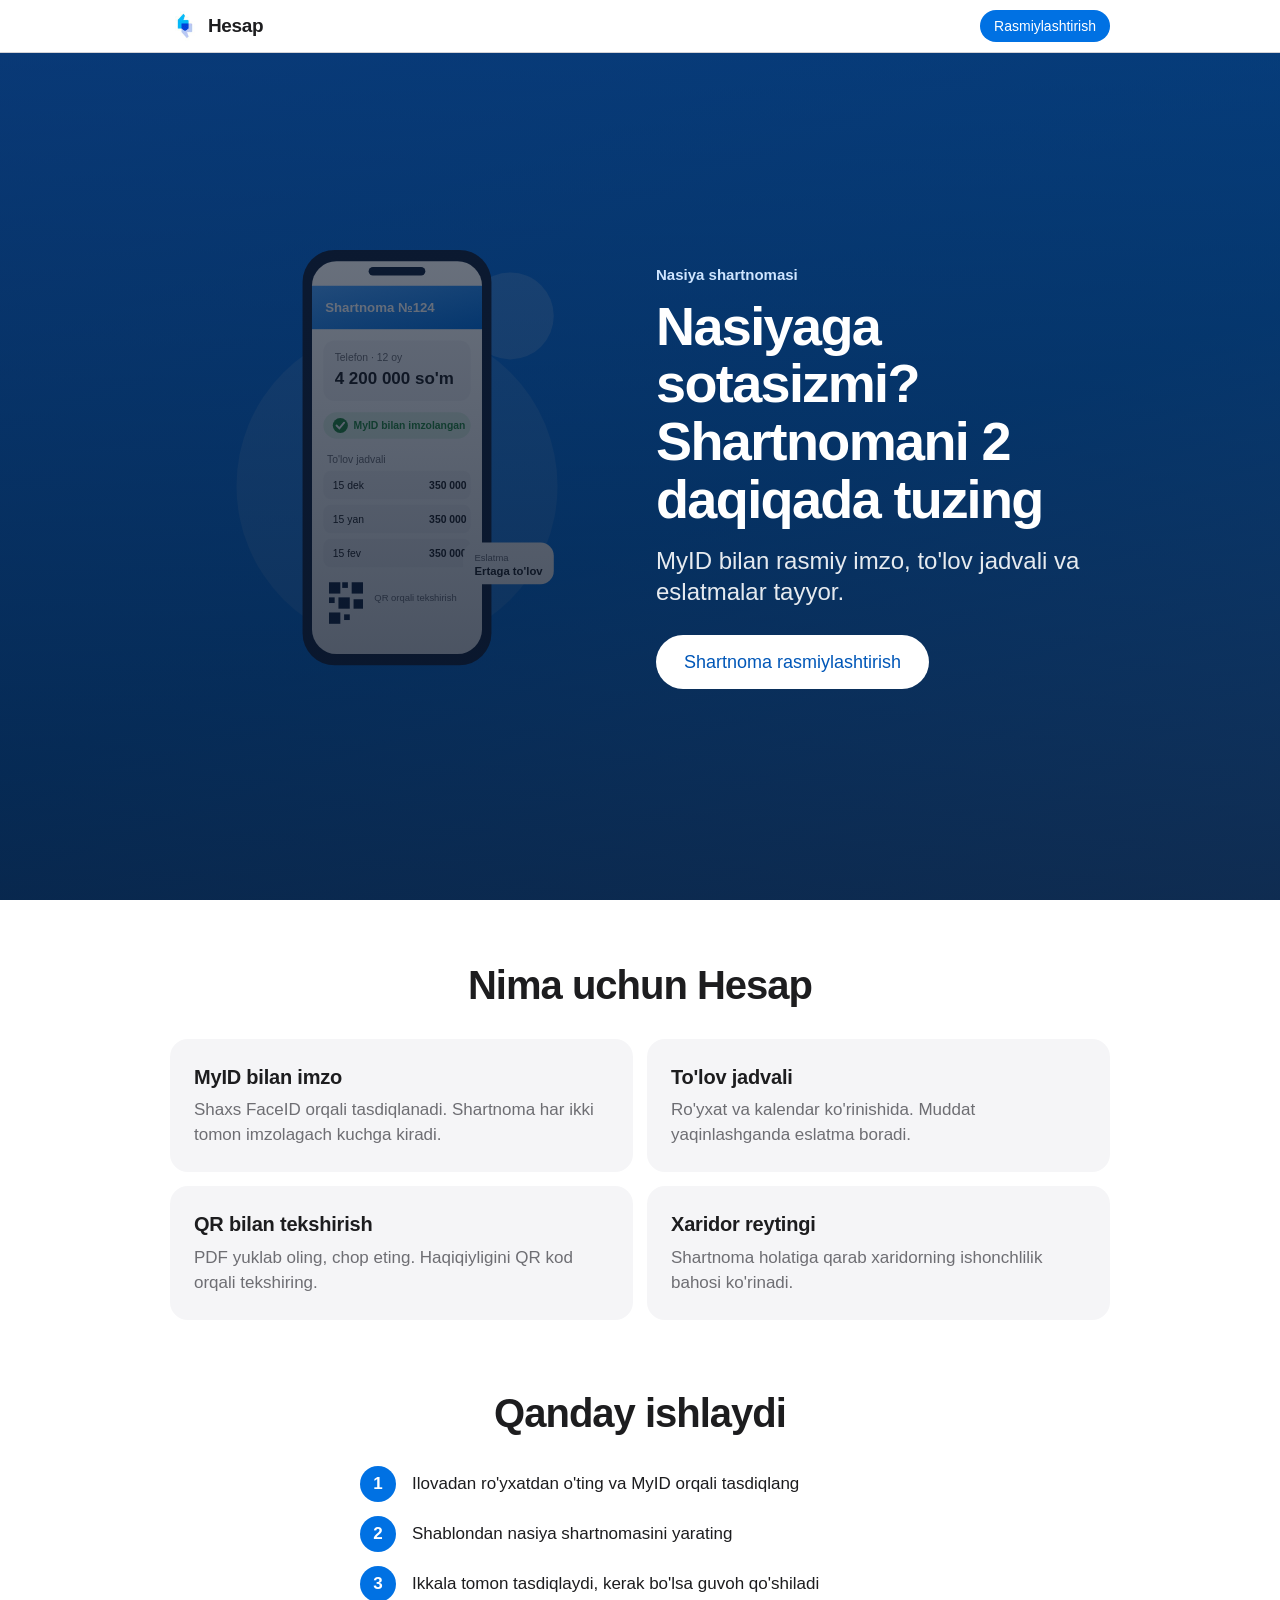
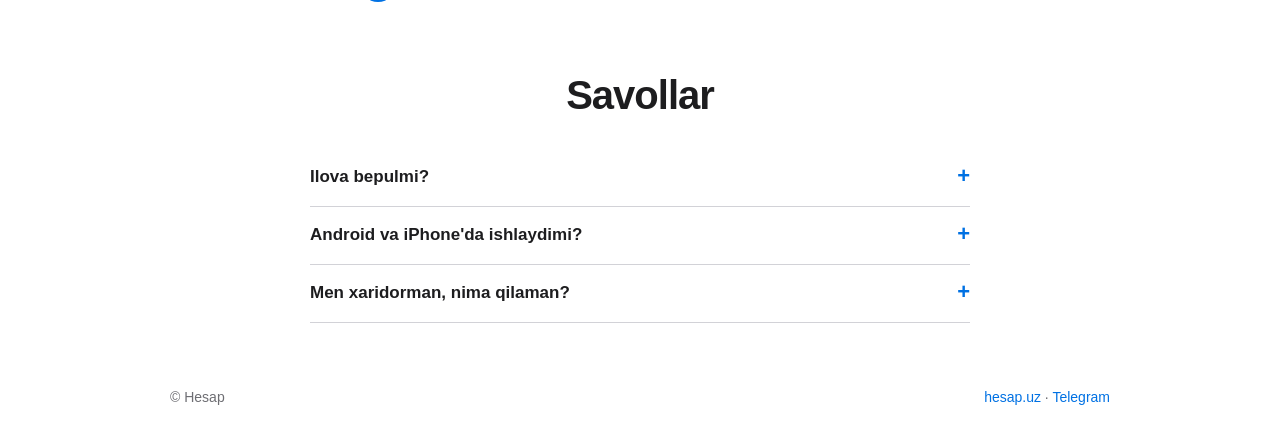
==== commit 978d7e13: "Single CTA; blue and white hero variants Co-Authored-By: Claude Sonnet 5.5 <noreply@anthropic.com> C" ====
--- a/v1/index.html
+++ b/v1/index.html
@@ -28,7 +28,6 @@
       <p class="lead">MyID bilan rasmiy imzo, to'lov jadvali va eslatmalar tayyor.</p>
       <div class="cta-row">
         <a class="btn primary big" href="#quiz" data-open data-intent="shartnoma">Shartnoma rasmiylashtirish</a>
-        <a class="btn ghost big" href="#quiz" data-open data-intent="malumot">Batafsil ma'lumot olish</a>
       </div>
     </div>
   </section>
--- a/variants.css
+++ b/variants.css
@@ -16,14 +16,12 @@
   .hero-img{max-width:340px}
   .cta-row{flex-direction:row;flex-wrap:wrap}.cta-row .btn{width:auto}
 }
-/* themes */
-.hero.blue{background:linear-gradient(160deg,#0b3d91,#0071e3 60%,#4aa3ff);color:#fff}
-.hero.dark{background:#0b1b33;color:#fff}
-.hero.blue .eyebrow,.hero.dark .eyebrow{color:#9cc7ff}
-.hero.blue .lead,.hero.dark .lead{color:rgba(255,255,255,.85)}
-.hero.blue .btn.primary,.hero.dark .btn.primary{background:#fff;color:#0057b8}
-.hero.blue .btn.ghost,.hero.dark .btn.ghost{color:#fff}
-.hero.light{background:var(--bg2)}
-.hero.tint{background:#eaf3ff}
-.hero.light .btn.ghost,.hero.tint .btn.ghost{color:var(--blue)}
-.hero.dark .hero-img{background:linear-gradient(135deg,#0b3d91,#4aa3ff);border-radius:28px;padding:12px}
+/* themes: blue (Hesap brand) or white */
+.hero.blue{background:linear-gradient(160deg,#0a66d6,#0071e3 55%,#2b8cf5);color:#fff}
+.hero.blue .eyebrow{color:#cfe5ff}
+.hero.blue .lead{color:rgba(255,255,255,.9)}
+.hero.blue .btn.primary{background:#fff;color:#0057b8}
+.hero.white{background:#fff}
+.hero.white .eyebrow{color:var(--blue)}
+.hero.white .lead{color:var(--muted)}
+.hero.white .hero-img{filter:drop-shadow(0 18px 30px rgba(0,113,227,.25))}
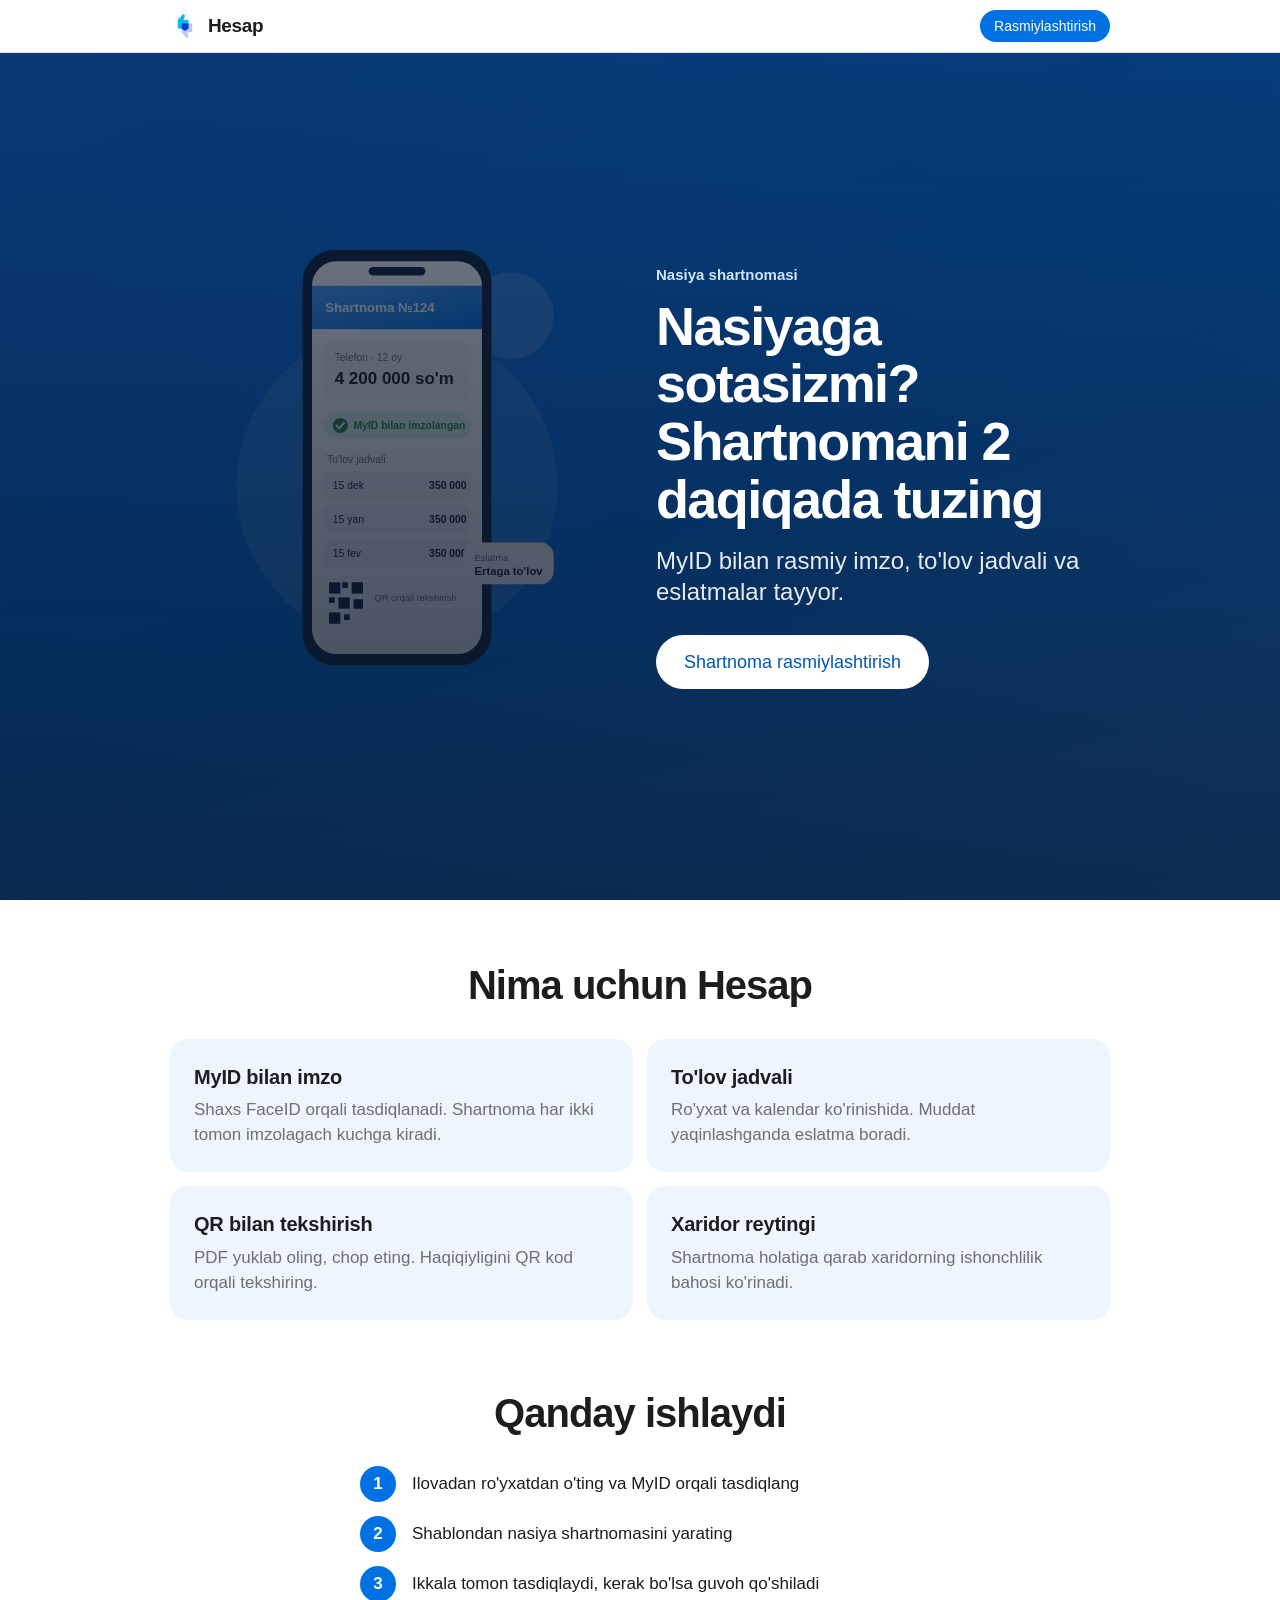
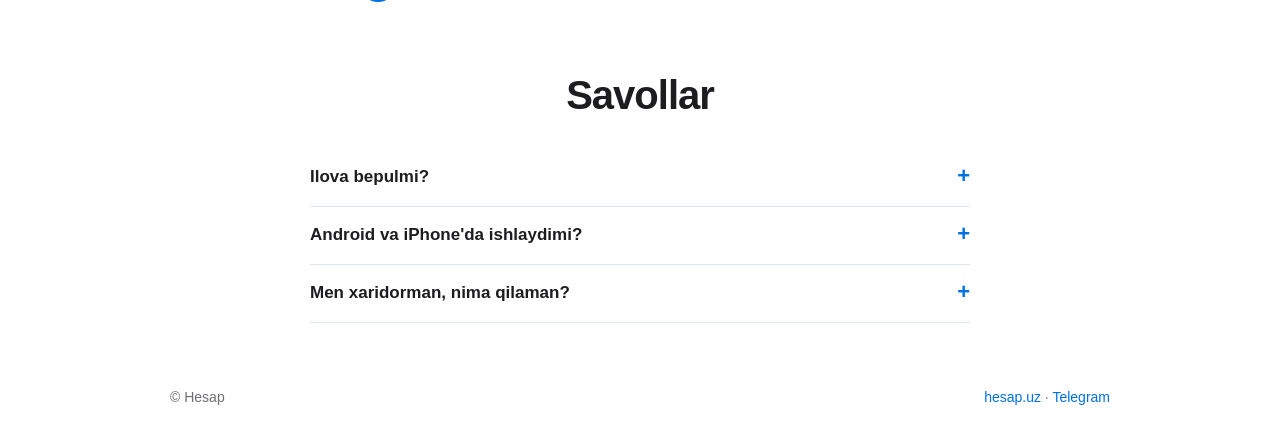
==== commit 74dd4e93: "Opt out of forced dark mode Co-Authored-By: Claude Sonnet 5.5 <noreply@anthropic.com> Claude-Session" ====
--- a/v1/index.html
+++ b/v1/index.html
@@ -6,6 +6,7 @@
 <title>Hesap — nasiya shartnomasi 2 daqiqada</title>
 <meta name="description" content="Nasiya shartnomasini Hesap ilovasida 2 daqiqada tuzing: MyID bilan rasmiy imzo, to'lov jadvali va eslatmalar.">
 <meta name="theme-color" content="#ffffff">
+<meta name="color-scheme" content="only light">
 <link rel="icon" href="/logo.jpg">
 <link rel="apple-touch-icon" href="/logo.jpg">
 <link rel="stylesheet" href="/styles.css">
--- a/styles.css
+++ b/styles.css
@@ -1,4 +1,4 @@
-:root{color-scheme:light;--bg:#fff;--bg2:#f5f5f7;--fg:#1d1d1f;--muted:#6e6e73;--line:#d2d2d7;--blue:#0071e3;--blue-h:#0077ed;--r:18px}
+:root{color-scheme:only light;--bg:#fff;--bg2:#eef5ff;--fg:#1d1d1f;--muted:#6e6e73;--line:#dbe6f5;--blue:#0071e3;--blue-h:#0077ed;--r:18px}
 *{box-sizing:border-box}
 html{scroll-behavior:smooth;-webkit-text-size-adjust:100%}
 body{margin:0;background:var(--bg);color:var(--fg);font:17px/1.47 -apple-system,BlinkMacSystemFont,"SF Pro Text","Inter","Segoe UI",Roboto,sans-serif;-webkit-font-smoothing:antialiased}
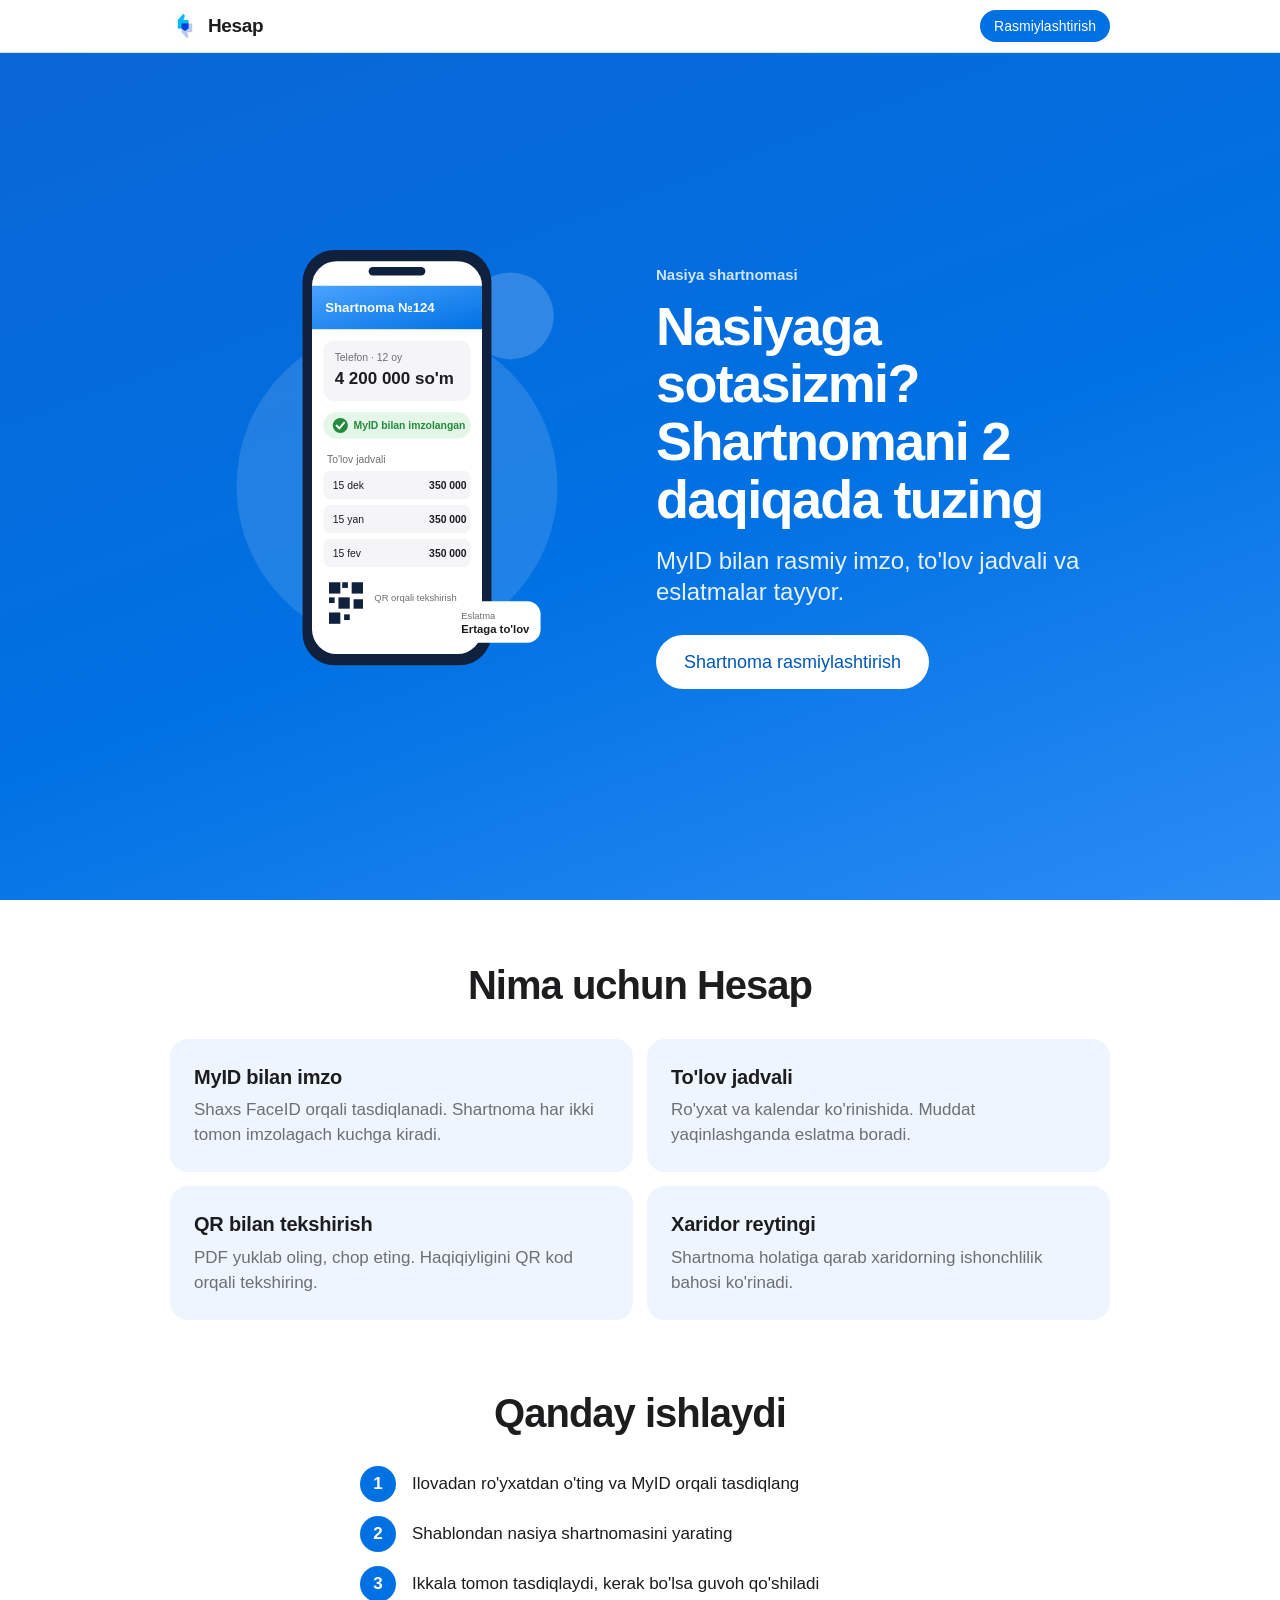
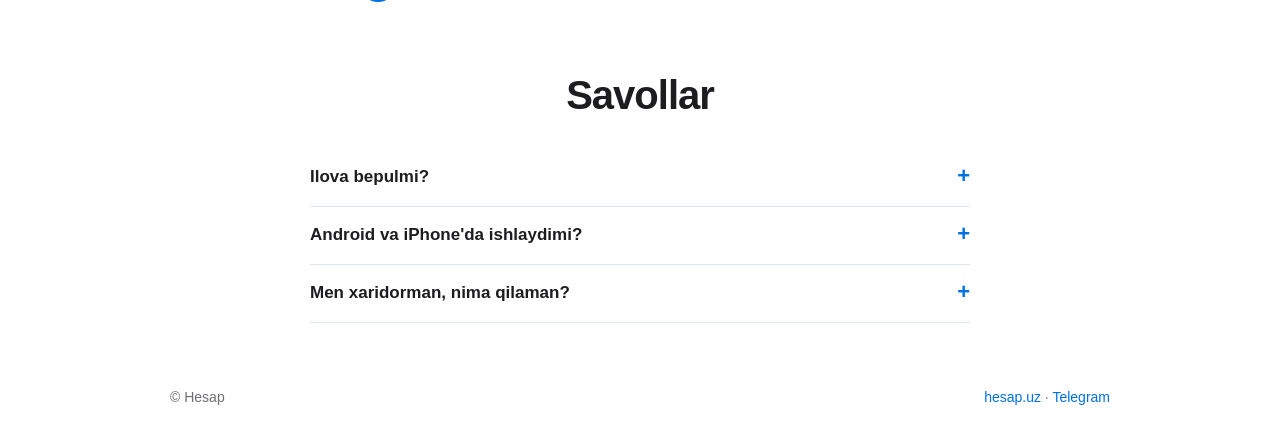
==== commit c5e5f061: "Add Meta Pixel (PageView) to all pages; Lead event on successful submit Co-Authored-By: Claude Sonne" ====
--- a/v1/index.html
+++ b/v1/index.html
@@ -11,6 +11,23 @@
 <link rel="apple-touch-icon" href="/logo.jpg">
 <link rel="stylesheet" href="/styles.css">
 <link rel="stylesheet" href="/variants.css">
+<!-- Meta Pixel Code -->
+<script>
+!function(f,b,e,v,n,t,s)
+{if(f.fbq)return;n=f.fbq=function(){n.callMethod?
+n.callMethod.apply(n,arguments):n.queue.push(arguments)};
+if(!f._fbq)f._fbq=n;n.push=n;n.loaded=!0;n.version='2.0';
+n.queue=[];t=b.createElement(e);t.async=!0;
+t.src=v;s=b.getElementsByTagName(e)[0];
+s.parentNode.insertBefore(t,s)}(window, document,'script',
+'https://connect.facebook.net/en_US/fbevents.js');
+fbq('init', '1017627311405568');
+fbq('track', 'PageView');
+</script>
+<noscript><img height="1" width="1" style="display:none"
+src="https://www.facebook.com/tr?id=1017627311405568&ev=PageView&noscript=1"
+/></noscript>
+<!-- End Meta Pixel Code -->
 </head>
 <body>
 <header class="nav">
--- a/styles.css
+++ b/styles.css
@@ -65,14 +65,8 @@
 .foot{display:flex;justify-content:space-between;gap:12px;flex-wrap:wrap;color:var(--muted);font-size:14px;padding-top:56px;padding-bottom:40px}
 @media(prefers-reduced-motion:reduce){*{animation:none!important;transition:none!important;scroll-behavior:auto!important}}
 
-/* hero with image */
-.hero{position:relative;color:#fff;background:#0b1b33 url(/hero.jpg) center/cover no-repeat;padding:96px 20px 72px;text-align:center}
-.hero::before{content:"";position:absolute;inset:0;background:linear-gradient(180deg,rgba(8,20,40,.55),rgba(8,20,40,.8))}
-.hero>*{position:relative}
-.hero .eyebrow{color:#9cc7ff}
-.hero .lead{color:rgba(255,255,255,.85)}
 /* lead form */
-.modal{display:none;position:fixed;inset:0;z-index:50;background:rgba(0,0,0,.4);-webkit-backdrop-filter:blur(14px);backdrop-filter:blur(14px);padding:16px;overflow-y:auto;overscroll-behavior:contain}
+.modal{display:none;position:fixed;inset:0;z-index:50;background:rgba(8,40,100,.55);-webkit-backdrop-filter:blur(10px);backdrop-filter:blur(14px);padding:16px;overflow-y:auto;overscroll-behavior:contain}
 .modal.open{display:flex;animation:fadein .25s ease}
 @keyframes fadein{from{opacity:0}to{opacity:1}}
 .card{position:relative;background:var(--bg);border-radius:28px;padding:28px 24px;width:100%;max-width:520px;margin:auto;min-height:320px;box-shadow:0 20px 60px rgba(0,0,0,.25)}
@@ -88,3 +82,7 @@
 .thanks{text-align:center;padding:20px 0}
 body.lock{overflow:hidden}
 html{scroll-padding-top:60px}
+.field-l{display:block;font-size:14px;font-weight:600;margin:14px 0 2px}
+.err:empty{display:none}
+.card .q-title{padding-right:44px}
+.sf .field{margin:4px 0}
